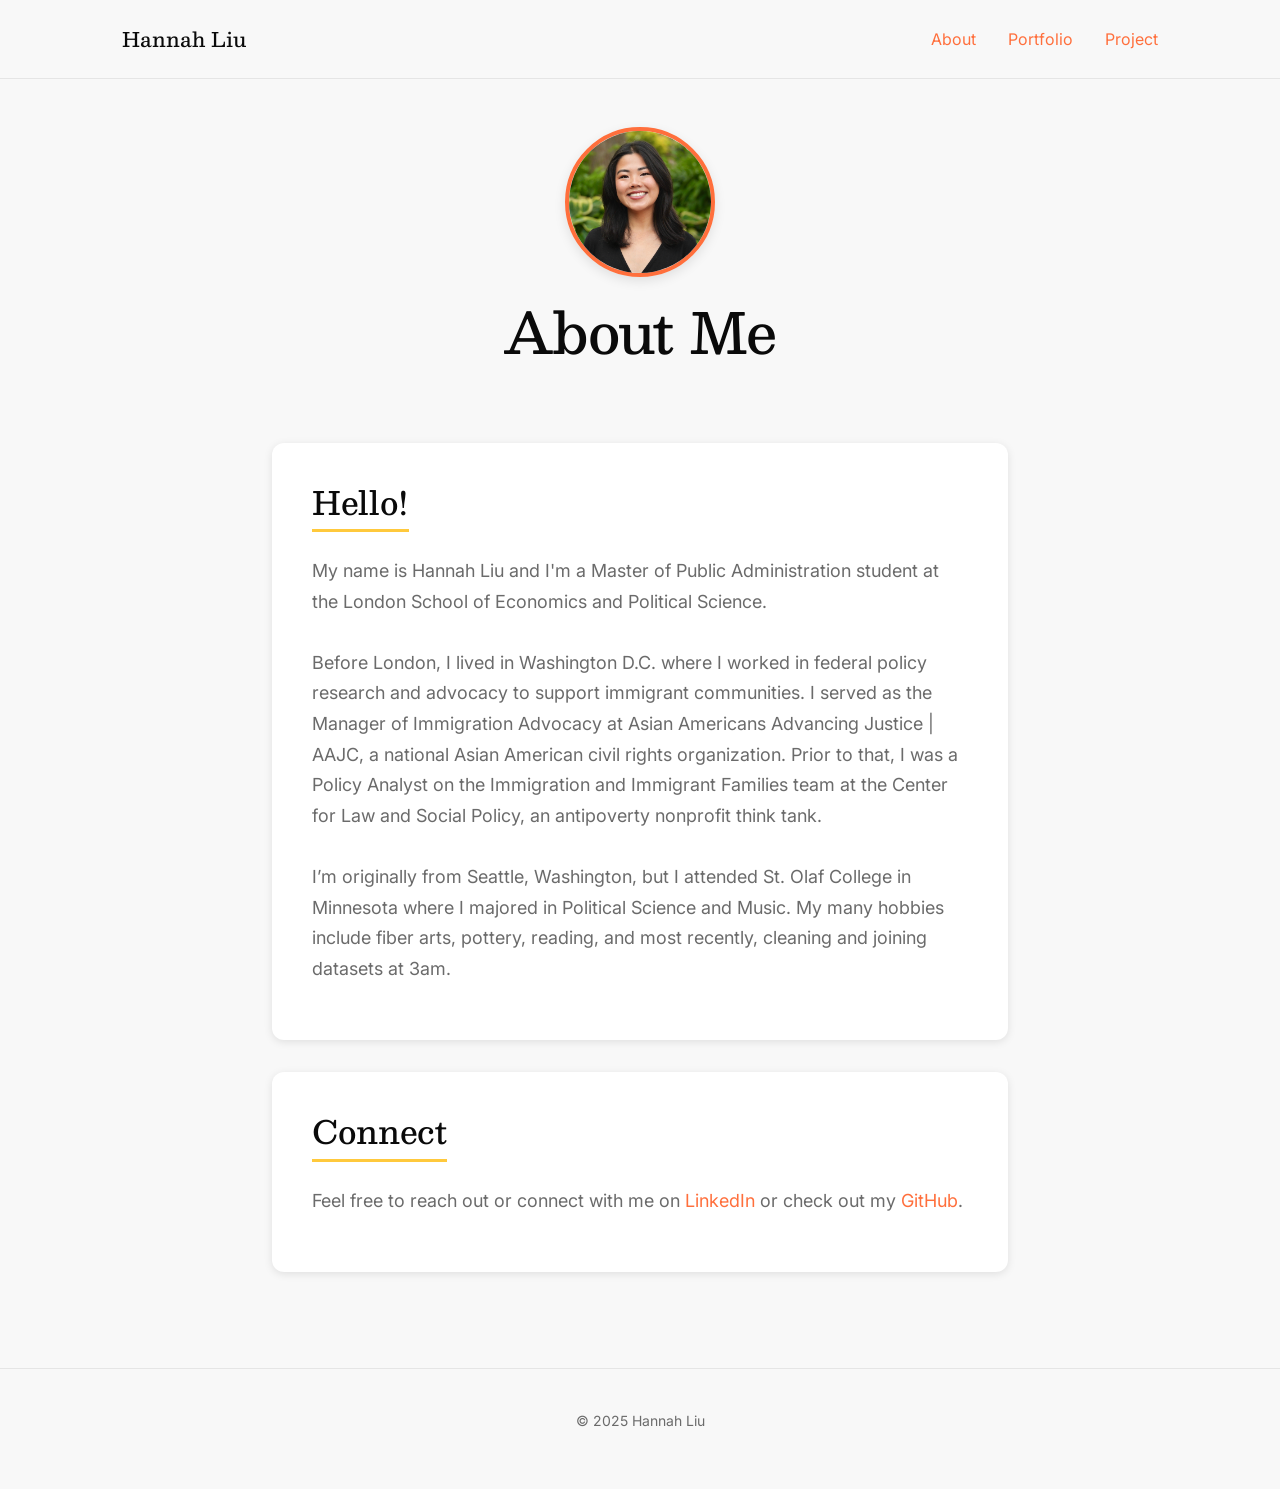
==== aboutme.html @ 48be7fd3 "Add files via upload" ====
<!DOCTYPE html>
<html lang="en">

<head>
    <meta charset="UTF-8">
    <meta name="viewport" content="width=device-width, initial-scale=1.0">
    <title>About Me | Hannah Liu</title>

    <!-- Google Fonts -->
    <link rel="preconnect" href="https://fonts.googleapis.com">
    <link rel="preconnect" href="https://fonts.gstatic.com" crossorigin>
    <link
        href="https://fonts.googleapis.com/css2?family=Besley:wght@400;500;600&family=Inter:wght@400;500;600&display=swap"
        rel="stylesheet">

    <style>
        :root {
            --first-color: #155263;
            --second-color: #ff6f3c;
            --third-color: #ff9a3c;
            --fourth-color: #ffc93c;
            --neutral-dark: #0a0a0a;
            --neutral-gray: #6b6b6b;
            --neutral-light: #fafafa;
            --white: #ffffff;
        }

        * {
            margin: 0;
            padding: 0;
            box-sizing: border-box;
        }

        body {
            font-family: 'Inter', -apple-system, BlinkMacSystemFont, 'Segoe UI', sans-serif;
            -webkit-font-smoothing: antialiased;
            line-height: 1.5;
            color: var(--neutral-dark);
            background-color: #f8f8f8;
            animation: fadeIn 0.8s ease-in;
        }

        @keyframes fadeIn {
            from {
                opacity: 0;
            }

            to {
                opacity: 1;
            }
        }

        @keyframes slideUp {
            from {
                opacity: 0;
                transform: translateY(30px);
            }

            to {
                opacity: 1;
                transform: translateY(0);
            }
        }

        @keyframes scaleIn {
            from {
                opacity: 0;
                transform: scale(0.8);
            }

            to {
                opacity: 1;
                transform: scale(1);
            }
        }

        h1,
        h2,
        h3 {
            font-family: 'Besley', serif;
        }

        h1 {
            font-size: 3.5rem;
            font-weight: 500;
            line-height: 1.1;
            letter-spacing: -0.02em;
            margin-bottom: 1rem;
        }

        h2 {
            font-size: 2rem;
            font-weight: 500;
            line-height: 1.2;
            letter-spacing: -0.01em;
            margin-bottom: 1rem;
        }

        p {
            font-size: 1.125rem;
            line-height: 1.7;
            color: var(--neutral-gray);
            margin-bottom: 1rem;
        }

        a {
            color: var(--second-color);
            text-decoration: none;
            transition: opacity 0.2s ease;
        }

        a:hover {
            opacity: 0.6;
        }

        .container {
            max-width: 800px;
            margin: 0 auto;
            padding: 0 2rem;
        }

        header {
            padding: 1.5rem 0;
            border-bottom: 1px solid #e5e5e5;
        }

        nav {
            display: flex;
            justify-content: space-between;
            align-items: center;
            max-width: 1100px;
            margin: 0 auto;
            padding: 0 2rem;
        }

        .logo {
            font-size: 1.25rem;
            font-weight: 500;
            color: var(--neutral-dark);
            font-family: 'Besley', serif;
        }

        .nav-links {
            display: flex;
            gap: 2rem;
            font-size: 1rem;
        }

        .hero {
            padding: 3rem 0 2rem;
            text-align: center;
        }

        .profile-photo {
            width: 150px;
            height: 150px;
            border-radius: 50%;
            object-fit: cover;
            margin: 0 auto 1.5rem;
            display: block;
            border: 4px solid var(--second-color);
            box-shadow: 0 4px 12px rgba(0, 0, 0, 0.1);
            animation: scaleIn 0.6s ease-out;
        }

        .hero h1 {
            animation: slideUp 0.8s ease-out 0.2s backwards;
        }

        .content {
            padding: 2rem 0 4rem;
            animation: slideUp 0.8s ease-out 0.4s backwards;
        }

        .content-section {
            background-color: var(--white);
            border-radius: 12px;
            padding: 2.5rem;
            margin-bottom: 2rem;
            box-shadow: 0 2px 8px rgba(0, 0, 0, 0.1);
        }

        .content-section h2 {
            color: var(--neutral-dark);
            margin-bottom: 1.5rem;
            border-bottom: 3px solid var(--fourth-color);
            padding-bottom: 0.5rem;
            display: inline-block;
        }

        .skills-list {
            display: flex;
            flex-wrap: wrap;
            gap: 0.75rem;
            margin-top: 1rem;
        }

        .skill-tag {
            background-color: var(--fourth-color);
            color: var(--neutral-dark);
            padding: 0.5rem 1rem;
            border-radius: 20px;
            font-size: 0.9rem;
            font-weight: 500;
        }

        footer {
            padding: 2.5rem 0;
            border-top: 1px solid #e5e5e5;
            text-align: center;
        }

        footer p {
            font-size: 0.875rem;
        }

        @media (max-width: 768px) {
            h1 {
                font-size: 2.5rem;
            }

            h2 {
                font-size: 1.5rem;
            }

            .container,
            nav {
                padding: 0 1.5rem;
            }

            .hero {
                padding: 2rem 0 1.5rem;
            }

            .content-section {
                padding: 2rem;
            }

            .nav-links {
                gap: 1rem;
                font-size: 0.9rem;
            }
        }
    </style>
</head>

<body>
    <header>
        <nav>
            <a href="https://hannahjliu.github.io/" class="logo">Hannah Liu</a>
            <div class="nav-links">
                <a href="https://hannahjliu.github.io/about">About</a>
                <a href="https://hannahjliu.github.io/portfolio">Portfolio</a>
                <a href="https://hannahjliu.github.io/project">Project</a>
            </div>
        </nav>
    </header>

    <div class="hero">
        <div class="container">
            <img src="images/profile.png" alt="Hannah Liu" class="profile-photo">
            <h1>About Me</h1>
        </div>
    </div>

    <div class="container">
        <div class="content">
            <div class="content-section">
                <h2>Hello!</h2>
                <p>
                    My name is Hannah Liu and I'm a Master of Public Administration student at the London School of
                    Economics and Political Science.
                    </br></br>
                    Before London, I lived in Washington D.C. where I worked in federal policy research and advocacy to
                    support immigrant communities.
                    I served as the Manager of Immigration Advocacy at Asian Americans Advancing Justice | AAJC, a
                    national Asian American civil rights organization. Prior to that, I was a Policy Analyst on the
                    Immigration and Immigrant Families team at the Center for Law and Social Policy, an antipoverty
                    nonprofit think tank.
                    </br></br>
                    I’m originally from Seattle, Washington, but I attended St. Olaf College in Minnesota where I
                    majored in Political Science and Music. My many hobbies include fiber arts, pottery, reading, and most recently,
                    cleaning and joining datasets at 3am.
                </p>
            </div>

            <div class="content-section">
                <h2>Connect</h2>
                <p>
                    Feel free to reach out or connect with me on <a
                        href="https://www.linkedin.com/in/hannahjliu/">LinkedIn</a> or check out my <a
                        href="https://github.com/hannahjliu">GitHub</a>.
                </p>
            </div>
        </div>
    </div>

    <footer>
        <div class="container">
            <p>© 2025 Hannah Liu</p>
        </div>
    </footer>
</body>

</html>
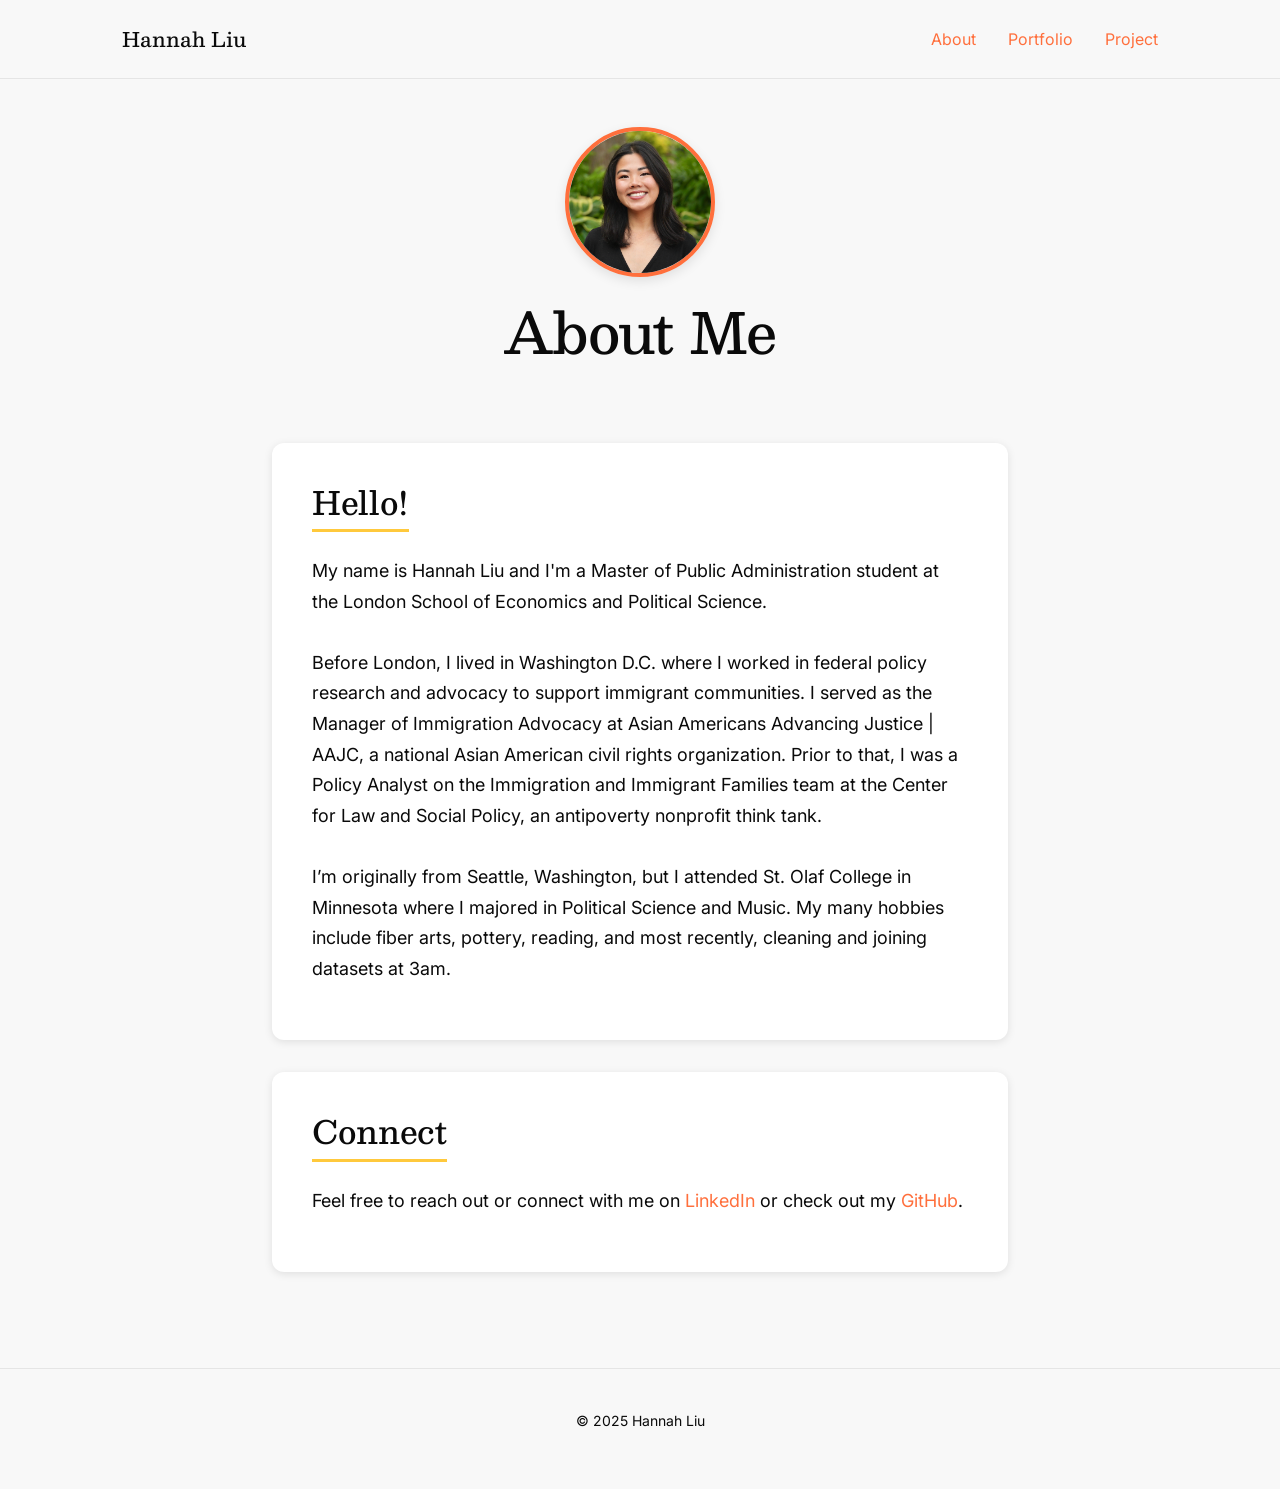
==== commit f2f54cf5: "Add files via upload" ====
--- a/aboutme.html
+++ b/aboutme.html
@@ -1,3 +1,4 @@
+
 <!DOCTYPE html>
 <html lang="en">
 
@@ -99,7 +100,7 @@
         p {
             font-size: 1.125rem;
             line-height: 1.7;
-            color: var(--neutral-gray);
+            color: var(--neutral-dark);
             margin-bottom: 1rem;
         }
 
@@ -249,7 +250,7 @@
         <nav>
             <a href="https://hannahjliu.github.io/" class="logo">Hannah Liu</a>
             <div class="nav-links">
-                <a href="https://hannahjliu.github.io/about">About</a>
+                <a href="https://hannahjliu.github.io/aboutme">About</a>
                 <a href="https://hannahjliu.github.io/portfolio">Portfolio</a>
                 <a href="https://hannahjliu.github.io/project">Project</a>
             </div>
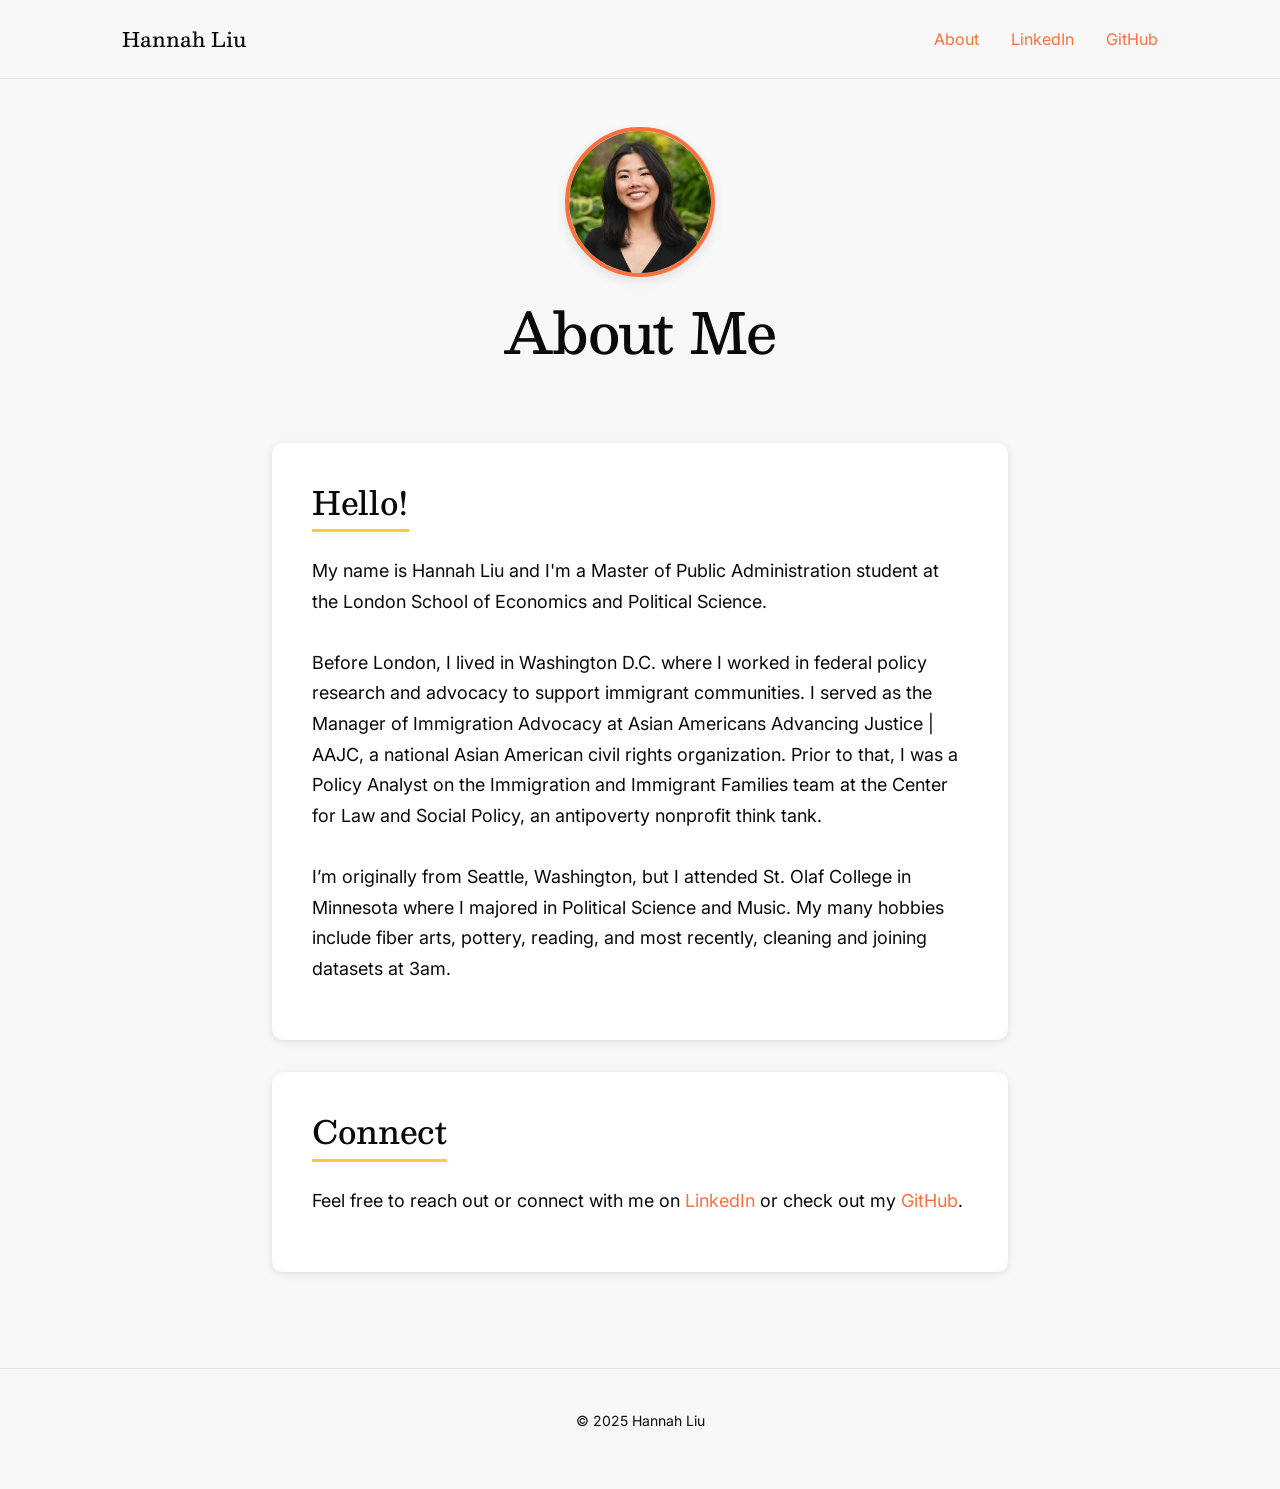
==== commit 9337680e: "Add files via upload" ====
--- a/aboutme.html
+++ b/aboutme.html
@@ -6,6 +6,7 @@
     <meta charset="UTF-8">
     <meta name="viewport" content="width=device-width, initial-scale=1.0">
     <title>About Me | Hannah Liu</title>
+        <link rel="shortcut icon" type="image/png" href="images/duck.png">
 
     <!-- Google Fonts -->
     <link rel="preconnect" href="https://fonts.googleapis.com">
@@ -250,9 +251,9 @@
         <nav>
             <a href="https://hannahjliu.github.io/" class="logo">Hannah Liu</a>
             <div class="nav-links">
-                <a href="https://hannahjliu.github.io/aboutme">About</a>
-                <a href="https://hannahjliu.github.io/portfolio">Portfolio</a>
-                <a href="https://hannahjliu.github.io/project">Project</a>
+                <a href="/aboutme.html">About</a>
+                <a href="https://www.linkedin.com/in/hannahjliu/">LinkedIn</a>
+                <a href="https://github.com/hannahjliu">GitHub</a>
             </div>
         </nav>
     </header>
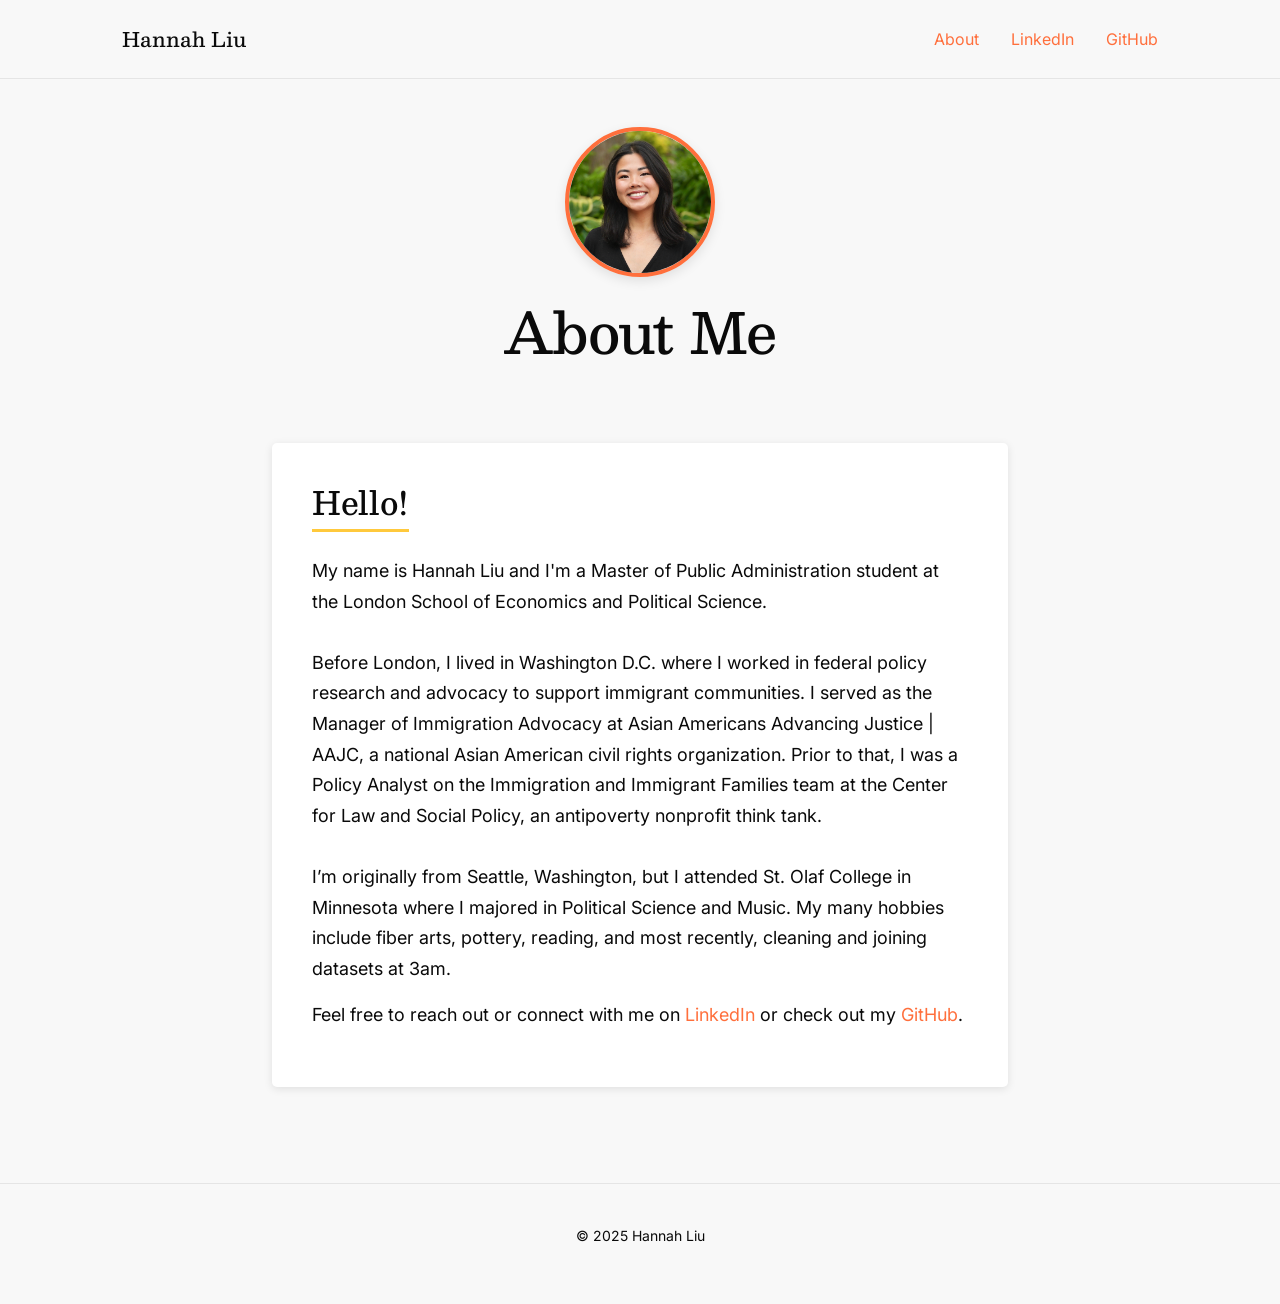
==== commit 9606e022: "Add files via upload" ====
--- a/aboutme.html
+++ b/aboutme.html
@@ -1,4 +1,3 @@
-
 <!DOCTYPE html>
 <html lang="en">
 
@@ -6,7 +5,7 @@
     <meta charset="UTF-8">
     <meta name="viewport" content="width=device-width, initial-scale=1.0">
     <title>About Me | Hannah Liu</title>
-        <link rel="shortcut icon" type="image/png" href="images/duck.png">
+    <link rel="shortcut icon" type="image/png" href="images/duck.png">
 
     <!-- Google Fonts -->
     <link rel="preconnect" href="https://fonts.googleapis.com">
@@ -176,7 +175,7 @@
 
         .content-section {
             background-color: var(--white);
-            border-radius: 12px;
+            border-radius: 5px;
             padding: 2.5rem;
             margin-bottom: 2rem;
             box-shadow: 0 2px 8px rgba(0, 0, 0, 0.1);
@@ -197,14 +196,6 @@
             margin-top: 1rem;
         }
 
-        .skill-tag {
-            background-color: var(--fourth-color);
-            color: var(--neutral-dark);
-            padding: 0.5rem 1rem;
-            border-radius: 20px;
-            font-size: 0.9rem;
-            font-weight: 500;
-        }
 
         footer {
             padding: 2.5rem 0;
@@ -281,17 +272,14 @@
                     nonprofit think tank.
                     </br></br>
                     I’m originally from Seattle, Washington, but I attended St. Olaf College in Minnesota where I
-                    majored in Political Science and Music. My many hobbies include fiber arts, pottery, reading, and most recently,
+                    majored in Political Science and Music. My many hobbies include fiber arts, pottery, reading, and
+                    most recently,
                     cleaning and joining datasets at 3am.
-                </p>
-            </div>
-
-            <div class="content-section">
-                <h2>Connect</h2>
                 <p>
                     Feel free to reach out or connect with me on <a
                         href="https://www.linkedin.com/in/hannahjliu/">LinkedIn</a> or check out my <a
                         href="https://github.com/hannahjliu">GitHub</a>.
+                </p>
                 </p>
             </div>
         </div>
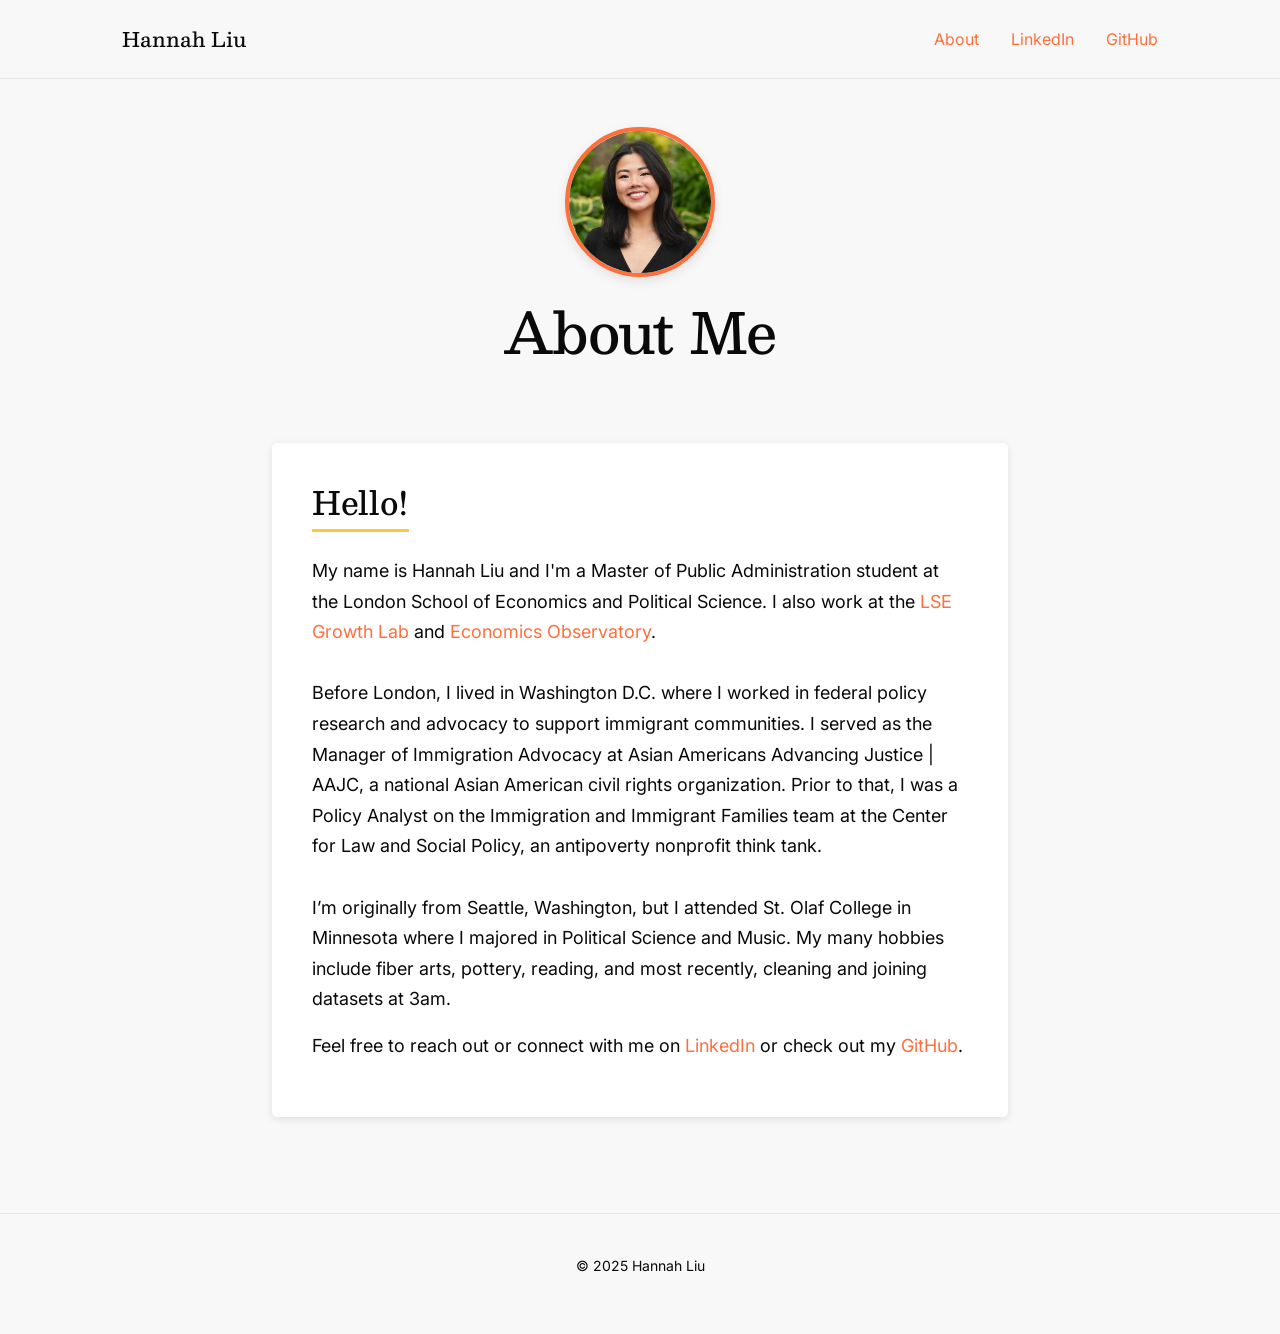
==== commit 68a34630: "Add files via upload" ====
--- a/aboutme.html
+++ b/aboutme.html
@@ -262,7 +262,9 @@
                 <h2>Hello!</h2>
                 <p>
                     My name is Hannah Liu and I'm a Master of Public Administration student at the London School of
-                    Economics and Political Science.
+                    Economics and Political Science. I also work at the <a
+                        href="https://www.lse.ac.uk/school-of-public-policy/research/lse-growth-lab">LSE Growth Lab</a> and <a
+                        href="https://www.economicsobservatory.com/explore">Economics Observatory</a>.
                     </br></br>
                     Before London, I lived in Washington D.C. where I worked in federal policy research and advocacy to
                     support immigrant communities.
